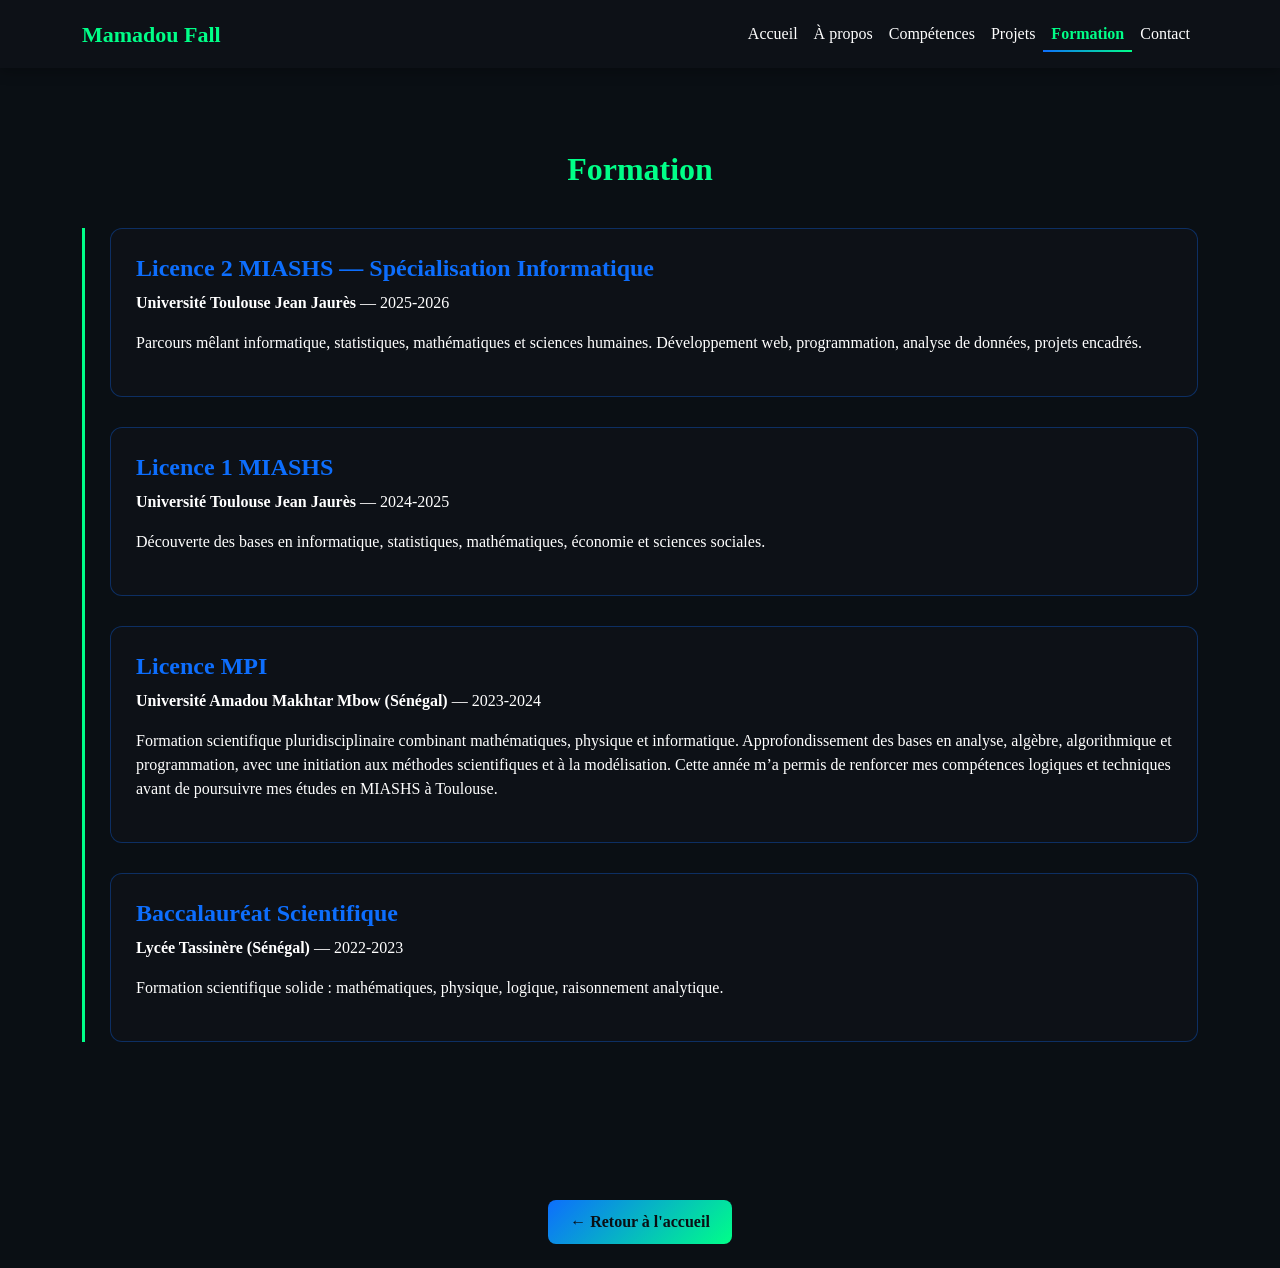
==== education.html @ 233ae1ae "Add files via upload" ====
<!DOCTYPE html>
<html lang="fr">
<head>
    <meta charset="UTF-8">
    <meta name="viewport" content="width=device-width, initial-scale=1.0">
    <title>Formation — Mamadou Fall</title>

    <link href="https://cdn.jsdelivr.net/npm/bootstrap@5.3.2/dist/css/bootstrap.min.css" rel="stylesheet">
    <link rel="stylesheet" href="css/style.css">
</head>

<body>

<!-- NAVBAR -->
<nav class="navbar navbar-expand-lg navbar-dark custom-nav fixed-top">
  <div class="container">
    <a class="navbar-brand nav-title" href="index.html">Mamadou Fall</a>

    <button class="navbar-toggler" type="button" data-bs-toggle="collapse" data-bs-target="#navMenu">
      <span class="navbar-toggler-icon"></span>
    </button>

    <div class="collapse navbar-collapse" id="navMenu">
      <ul class="navbar-nav ms-auto">
        <li class="nav-item"><a class="nav-link" href="index.html">Accueil</a></li>
        <li class="nav-item"><a class="nav-link" href="about.html">À propos</a></li>
        <li class="nav-item"><a class="nav-link" href="skills.html">Compétences</a></li>
        <li class="nav-item"><a class="nav-link" href="projects.html">Projets</a></li>
        <li class="nav-item"><a class="nav-link active" href="education.html">Formation</a></li>
        <li class="nav-item"><a class="nav-link" href="contact.html">Contact</a></li>
      </ul>
    </div>
  </div>
</nav>

<!-- SECTION FORMATION -->
<section class="section fade-in">
  <div class="container">
    <h2 class="section-title">Formation</h2>

    <div class="timeline">

      <!-- L2 MIASHS -->
      <div class="timeline-item">
        <div class="timeline-dot"></div>
        <div class="timeline-content custom-card">
          <h4>Licence 2 MIASHS — Spécialisation Informatique</h4>
          <p><strong>Université Toulouse Jean Jaurès</strong> — 2025-2026</p>
          <p>Parcours mêlant informatique, statistiques, mathématiques et sciences humaines. Développement web, programmation, analyse de données, projets encadrés.</p>
        </div>
      </div>

      <!-- L1 MIASHS -->
      <div class="timeline-item">
        <div class="timeline-dot"></div>
        <div class="timeline-content custom-card">
          <h4>Licence 1 MIASHS</h4>
          <p><strong>Université Toulouse Jean Jaurès</strong> — 2024-2025</p>
          <p>Découverte des bases en informatique, statistiques, mathématiques, économie et sciences sociales.</p>
        </div>
      </div>

      <!-- Licence MPI -->
    <div class="timeline-item">
    <div class="timeline-dot"></div>
    <div class="timeline-content custom-card">
        <h4>Licence MPI</h4>
        <p><strong>Université Amadou Makhtar Mbow (Sénégal)</strong> — 2023-2024</p>
        <p>
        Formation scientifique pluridisciplinaire combinant mathématiques, physique et informatique.
        Approfondissement des bases en analyse, algèbre, algorithmique et programmation, avec une
        initiation aux méthodes scientifiques et à la modélisation. Cette année m’a permis de renforcer
        mes compétences logiques et techniques avant de poursuivre mes études en MIASHS à Toulouse.
        </p>
    </div>
    </div>


      <!-- Baccalauréat -->
      <div class="timeline-item">
        <div class="timeline-dot"></div>
        <div class="timeline-content custom-card">
          <h4>Baccalauréat Scientifique</h4>
          <p><strong>Lycée Tassinère (Sénégal)</strong> — 2022-2023</p>
          <p>Formation scientifique solide : mathématiques, physique, logique, raisonnement analytique.</p>
        </div>
      </div>

    </div>
  </div>
</section>

<!-- BOUTON RETOUR -->
<div class="text-center mt-5 mb-4">
    <a href="index.html" class="btn btn-return">← Retour à l'accueil</a>
</div>

<script src="script.js"></script>
<script src="https://cdn.jsdelivr.net/npm/bootstrap@5.3.2/dist/js/bootstrap.bundle.min.js"></script>

</body>
</html>
---- css/style.css ----
/* ===========================
   GLOBAL
=========================== */
body {
    background-color: #0a0f14;
    color: white;
    font-family: "Segoe UI", sans-serif;
    padding-top: 70px; /* espace pour la navbar */
}

h1, h2, h3, h4 {
    font-weight: 700;
}

/* ===========================
   NAVBAR (STYLE ASEST)
=========================== */
.custom-nav {
    background: #0d1117;
    padding: 12px 0;
    box-shadow: 0 4px 12px rgba(0,0,0,0.25);
}

.nav-title {
    font-weight: 700;
    font-size: 22px;
    color: #00ff88 !important;
}

/* Liens */
.navbar-nav .nav-link {
    position: relative;
    font-size: 16px;
    font-weight: 500;
    color: #ffffff !important;
    padding: 10px 16px;
    transition: 0.3s ease;
}

/* Hover — fond dégradé */
.navbar-nav .nav-link:hover {
    background: linear-gradient(135deg, #0d6efd33, #00ff8833);
    border-radius: 6px;
}

/* Underline animée */
.navbar-nav .nav-link::after {
    content: "";
    position: absolute;
    left: 0;
    bottom: 4px;
    width: 0%;
    height: 2px;
    background: linear-gradient(90deg, #0d6efd, #00ff88);
    transition: width 0.35s ease;
}

.navbar-nav .nav-link:hover::after {
    width: 100%;
}

/* Active */
.navbar-nav .nav-link.active {
    color: #00ff88 !important;
    font-weight: 700;
}

.navbar-nav .nav-link.active::after {
    width: 100%;
}

/* ===========================
   HERO SECTION
=========================== */
.hero {
    height: 100vh;
    background: linear-gradient(135deg, #0d6efd 20%, #00ff88 80%);
    display: flex;
    justify-content: center;
    align-items: center;
    text-align: center;
}

/* PHOTO — afficher toute l’image */
.hero-photo {
    width: 180px;
    height: 180px;
    object-fit: contain;
    border-radius: 50%;
    background-color: #ffffff;
    padding: 3px;
    border: 2px solid #00ff88;
}

/* Sous-titre */
.cyber-subtitle {
    color: #00ff88;
    font-weight: 600;
}

/* ===========================
   ANIMATIONS
=========================== */
.fade-in {
    opacity: 0;
    animation: fadeIn 1.2s ease forwards;
}

@keyframes fadeIn {
    to { opacity: 1; }
}

/* ===========================
   SECTIONS INTERNES
=========================== */
.section {
    padding: 80px 0;
}

.section-title {
    font-size: 32px;
    font-weight: 700;
    margin-bottom: 40px;
    text-align: center;
    color: #00ff88;
}

/* ===========================
   CARDS (pour projets, skills)
=========================== */
.custom-card {
    background: #0d1117;
    border: 1px solid #0d6efd55;
    border-radius: 12px;
    padding: 25px;
    transition: 0.3s ease;
}

.custom-card:hover {
    transform: translateY(-6px);
    box-shadow: 0 0 20px #00ff8855;
    border-color: #00ff88;
}

/* ===========================
   TIMELINE (formation)
=========================== */
.timeline {
    border-left: 3px solid #00ff88;
    padding-left: 25px;
}

.timeline-item {
    margin-bottom: 30px;
}

.timeline-item h4 {
    color: #0d6efd;
    font-weight: 700;
}

.timeline-item span {
    color: #00ff88;
    font-weight: 600;
}

/* ===========================
   CONTACT FORM
=========================== */
.contact-box {
    background: #0d1117;
    padding: 30px;
    border-radius: 12px;
    border: 1px solid #0d6efd55;
}

.contact-box input,
.contact-box textarea {
    background: #0a0f14;
    border: 1px solid #0d6efd55;
    color: white;
}

.contact-box input:focus,
.contact-box textarea:focus {
    border-color: #00ff88;
    box-shadow: 0 0 10px #00ff88;
}

/* ===========================
   FOOTER
=========================== */
footer {
    text-align: center;
    padding: 20px;
    background: #0d1117;
    color: #00ff88;
    margin-top: 40px;
}

/* POLICE GLOBALE */
* {
    font-family: Georgia, 'Times New Roman', Times, serif !important;
}

.btn-return {
    background: linear-gradient(135deg, #0d6efd, #00ff88);
    color: #0a0f14;
    font-weight: 600;
    padding: 10px 22px;
    border-radius: 8px;
    border: none;
    transition: 0.3s ease;
}

.btn-return:hover {
    background: linear-gradient(135deg, #00ff88, #0d6efd);
    color: #ffffff;
    box-shadow: 0 0 12px #00ff88aa;
    transform: translateY(-3px);
}
/* Bouton vert cyber */
.btn-cyber {
    background: linear-gradient(135deg, #00ffc8, #00d4a0);
    color: #000;
    border: none;
    padding: 10px 22px;
    font-weight: 600;
    border-radius: 8px;
    transition: 0.25s ease;
    box-shadow: 0 0 10px rgba(0, 255, 200, 0.4);
}

.btn-cyber:hover {
    transform: translateY(-3px);
    box-shadow: 0 0 18px rgba(0, 255, 200, 0.7);
}

/* Bouton bleu tech */
.btn-tech {
    background: linear-gradient(135deg, #0d6efd, #0048ff);
    color: #fff;
    border: none;
    padding: 10px 22px;
    font-weight: 600;
    border-radius: 8px;
    transition: 0.25s ease;
    box-shadow: 0 0 10px rgba(13, 110, 253, 0.4);
}

.btn-tech:hover {
    transform: translateY(-3px);
    box-shadow: 0 0 18px rgba(13, 110, 253, 0.7);
}

/* Bouton outline premium */
.btn-outline-premium {
    color: #fff;
    border: 2px solid #fff;
    padding: 10px 22px;
    font-weight: 600;
    border-radius: 8px;
    transition: 0.25s ease;
}

.btn-outline-premium:hover {
    background: rgba(255, 255, 255, 0.15);
    transform: translateY(-3px);
}
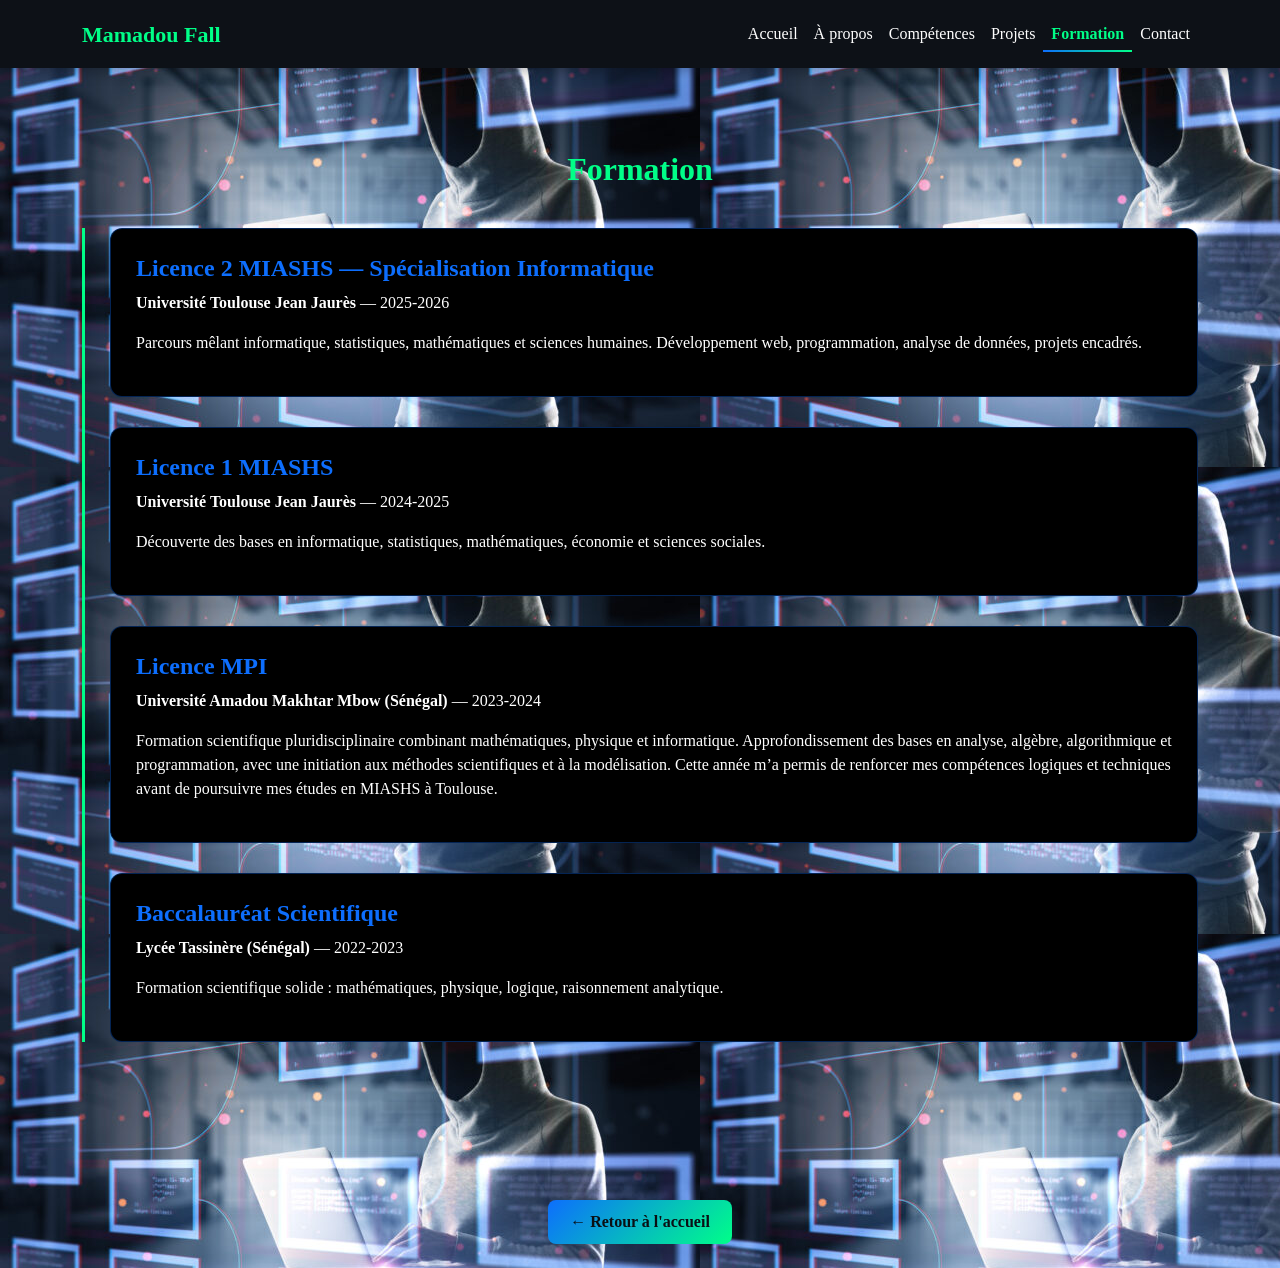
==== commit 7a4a5059: "Mise à jour du portfolio (design + contenu)" ====
--- a/education.html
+++ b/education.html
@@ -10,7 +10,6 @@
 </head>
 
 <body>
-
 <!-- NAVBAR -->
 <nav class="navbar navbar-expand-lg navbar-dark custom-nav fixed-top">
   <div class="container">
--- a/css/style.css
+++ b/css/style.css
@@ -2,7 +2,7 @@
    GLOBAL
 =========================== */
 body {
-    background-color: #0a0f14;
+    background-image: url(../images/3af12cfbcafff410dc4fa9117a18760f.jpg);
     color: white;
     font-family: "Segoe UI", sans-serif;
     padding-top: 70px; /* espace pour la navbar */
@@ -74,7 +74,7 @@
 =========================== */
 .hero {
     height: 100vh;
-    background: linear-gradient(135deg, #0d6efd 20%, #00ff88 80%);
+    background-image: url(../images/malware-infection-takes-down-airline-reservation-system-159988_1.jpg);
     display: flex;
     justify-content: center;
     align-items: center;
@@ -129,7 +129,7 @@
    CARDS (pour projets, skills)
 =========================== */
 .custom-card {
-    background: #0d1117;
+    background-color: #000;
     border: 1px solid #0d6efd55;
     border-radius: 12px;
     padding: 25px;
